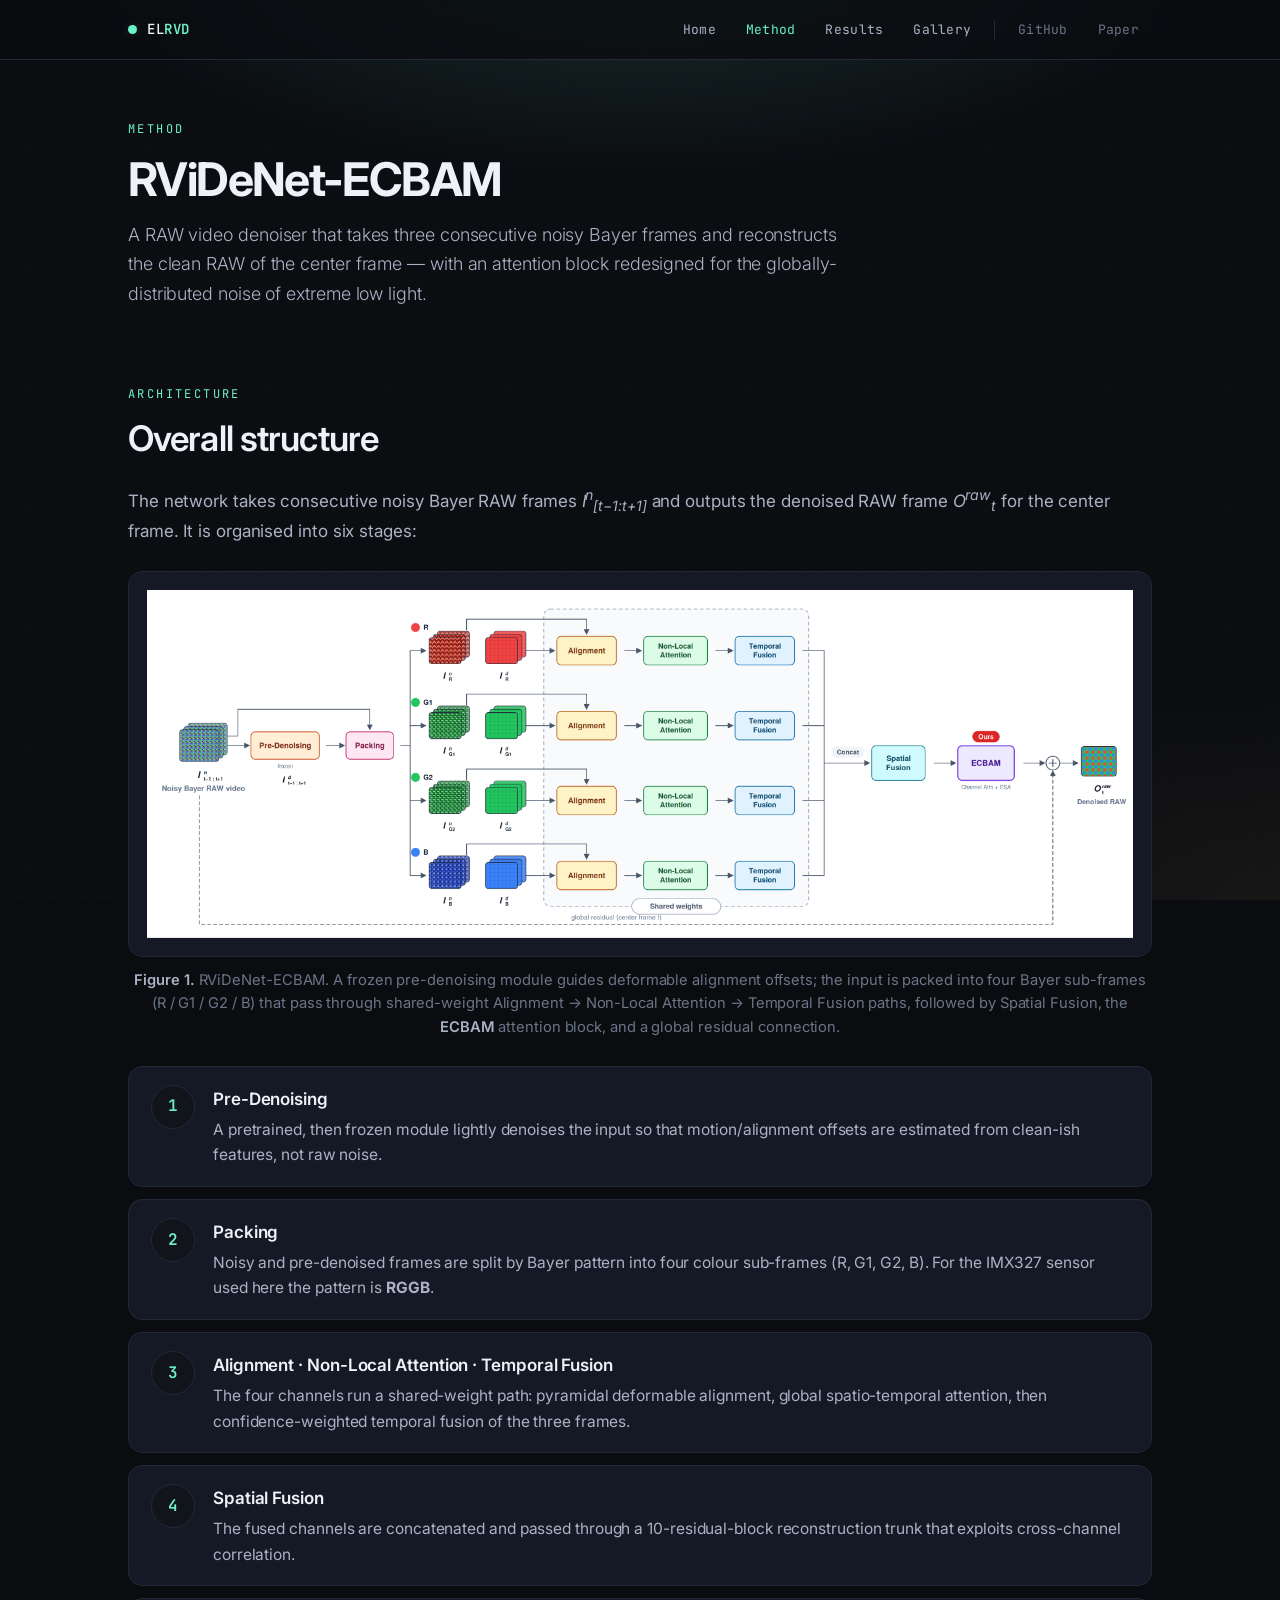
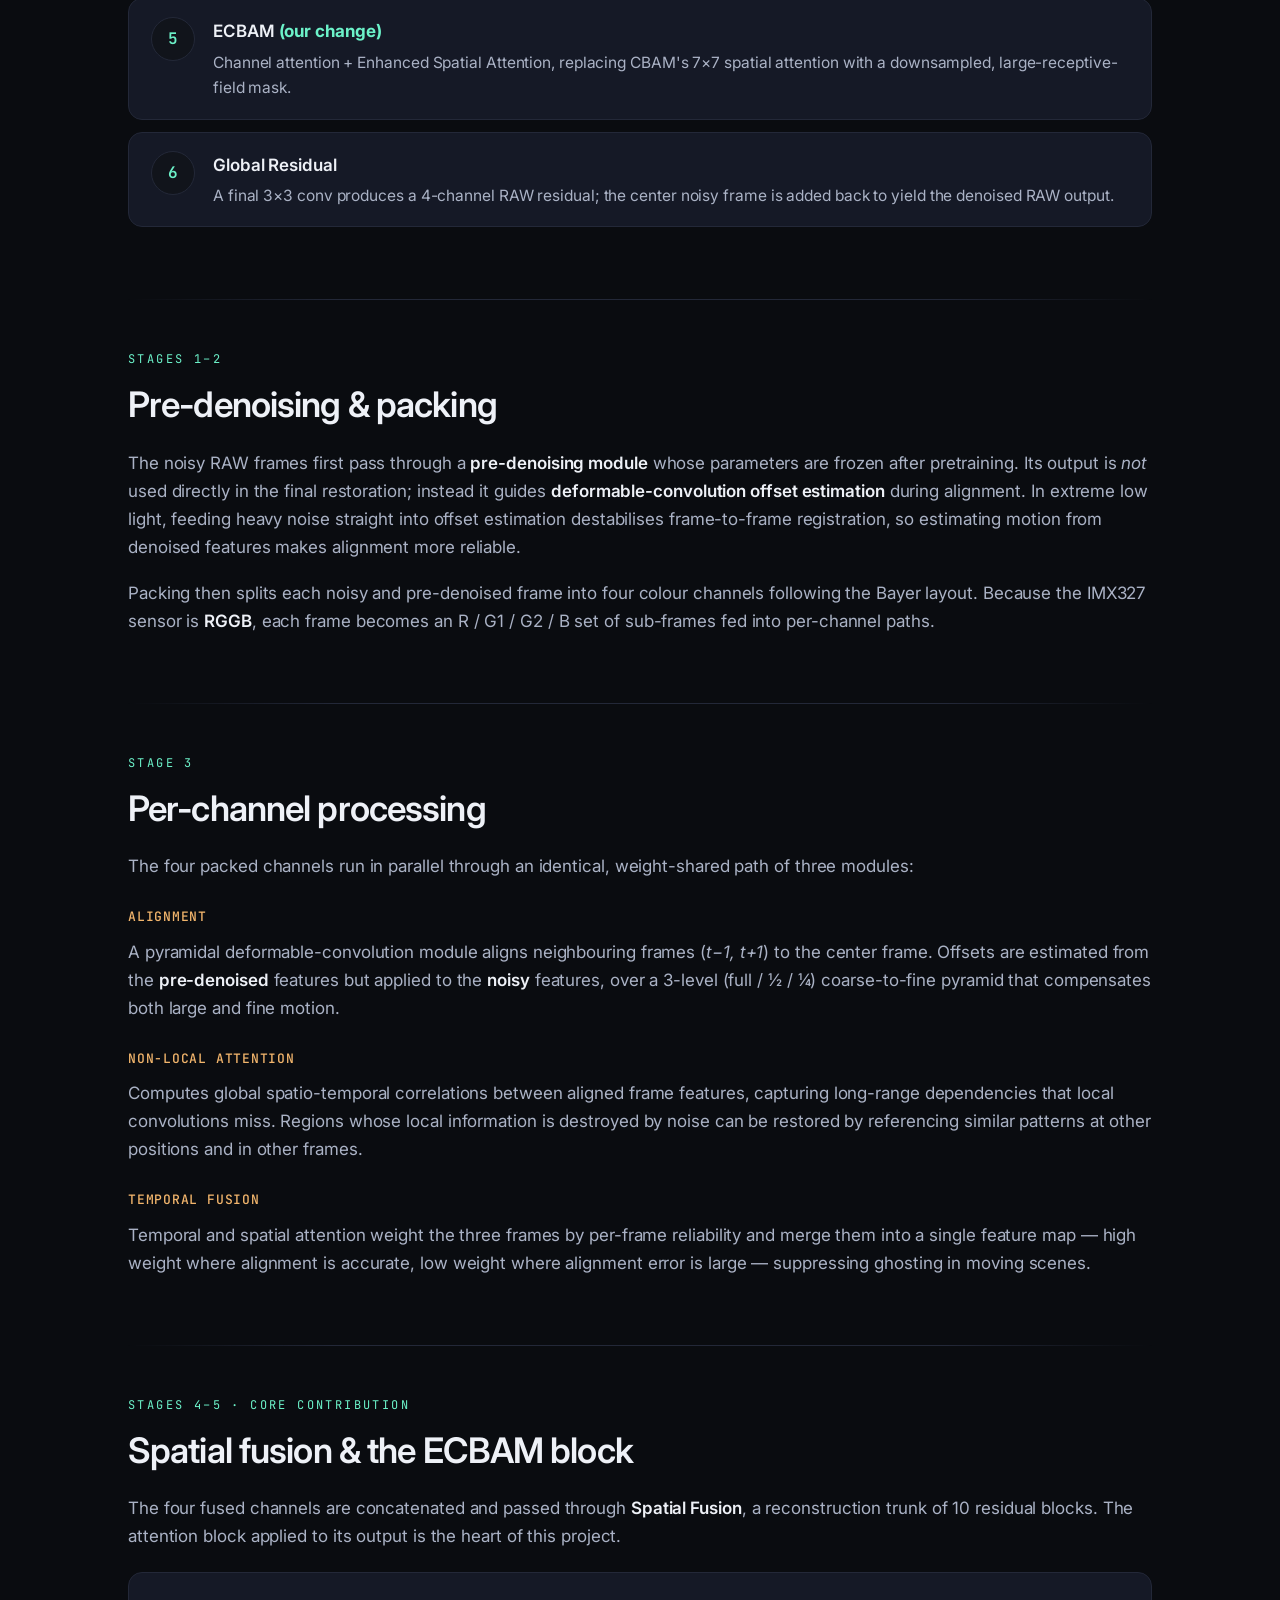
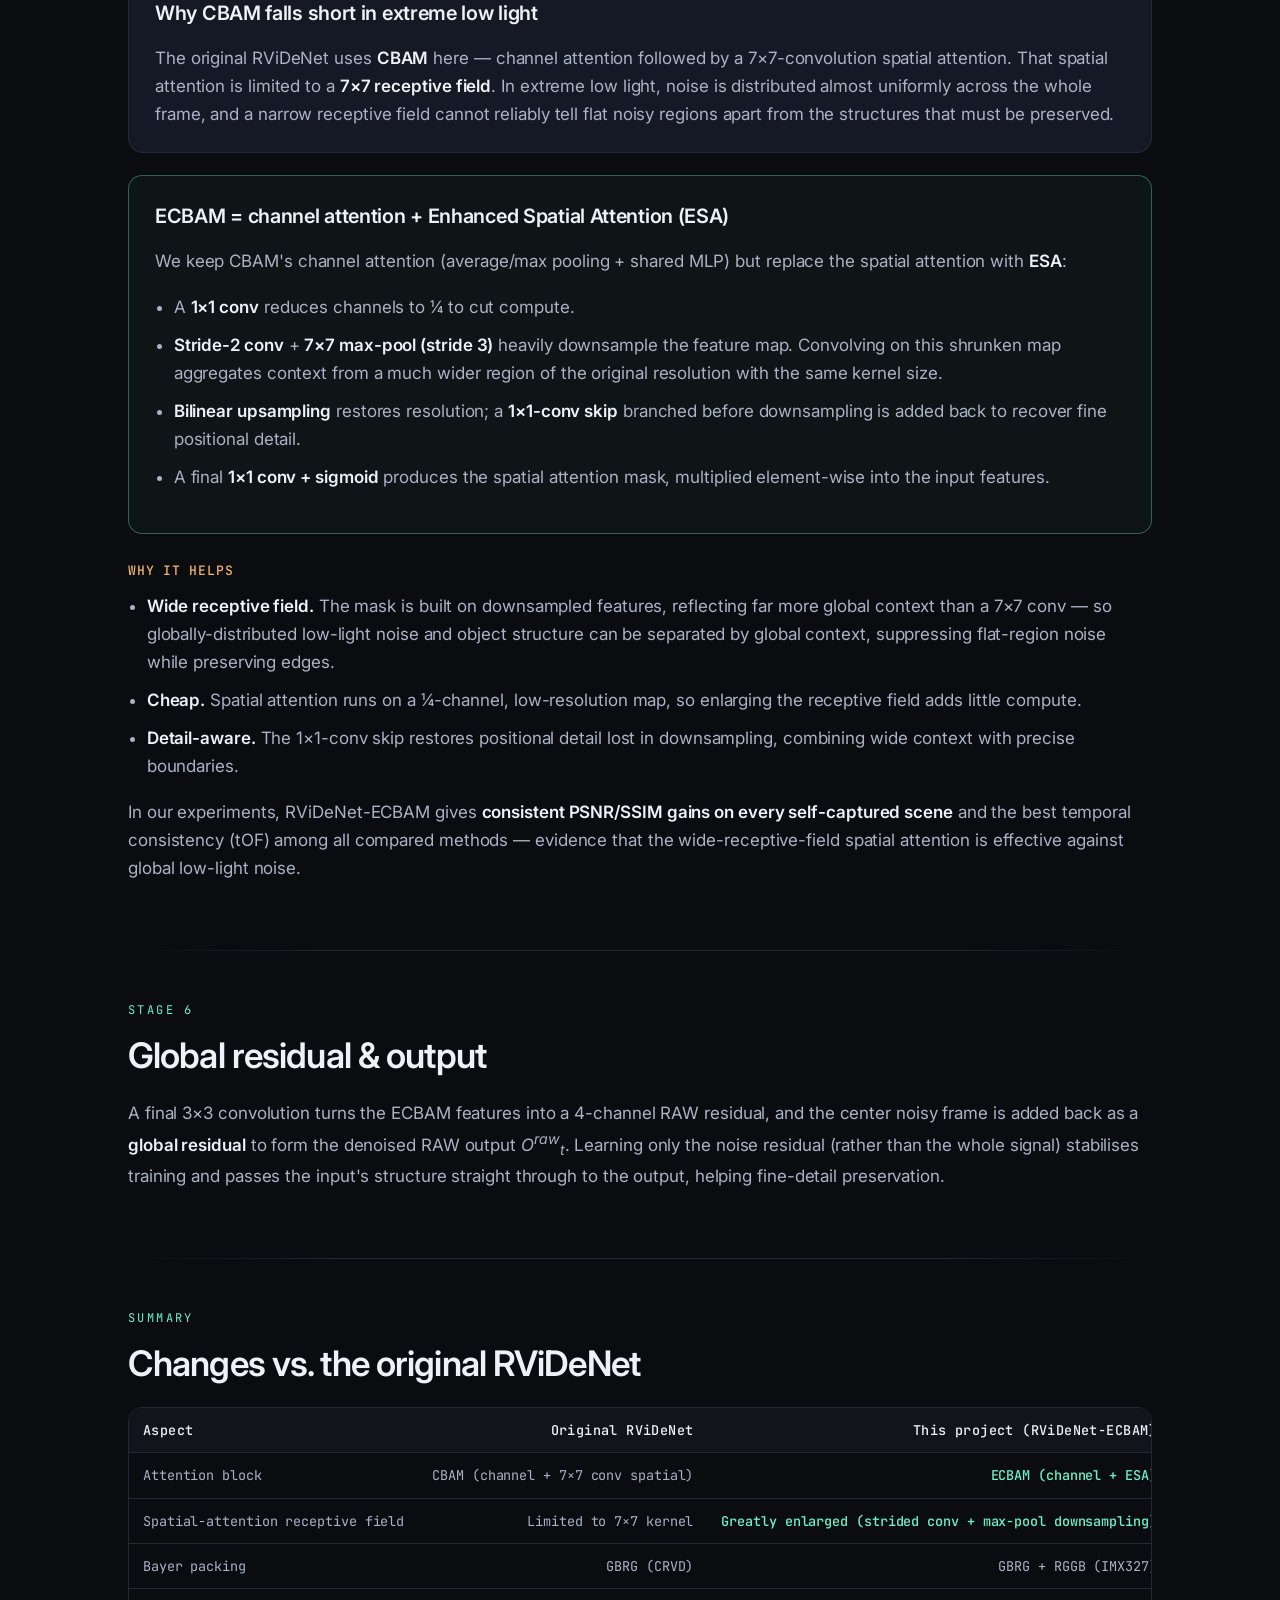
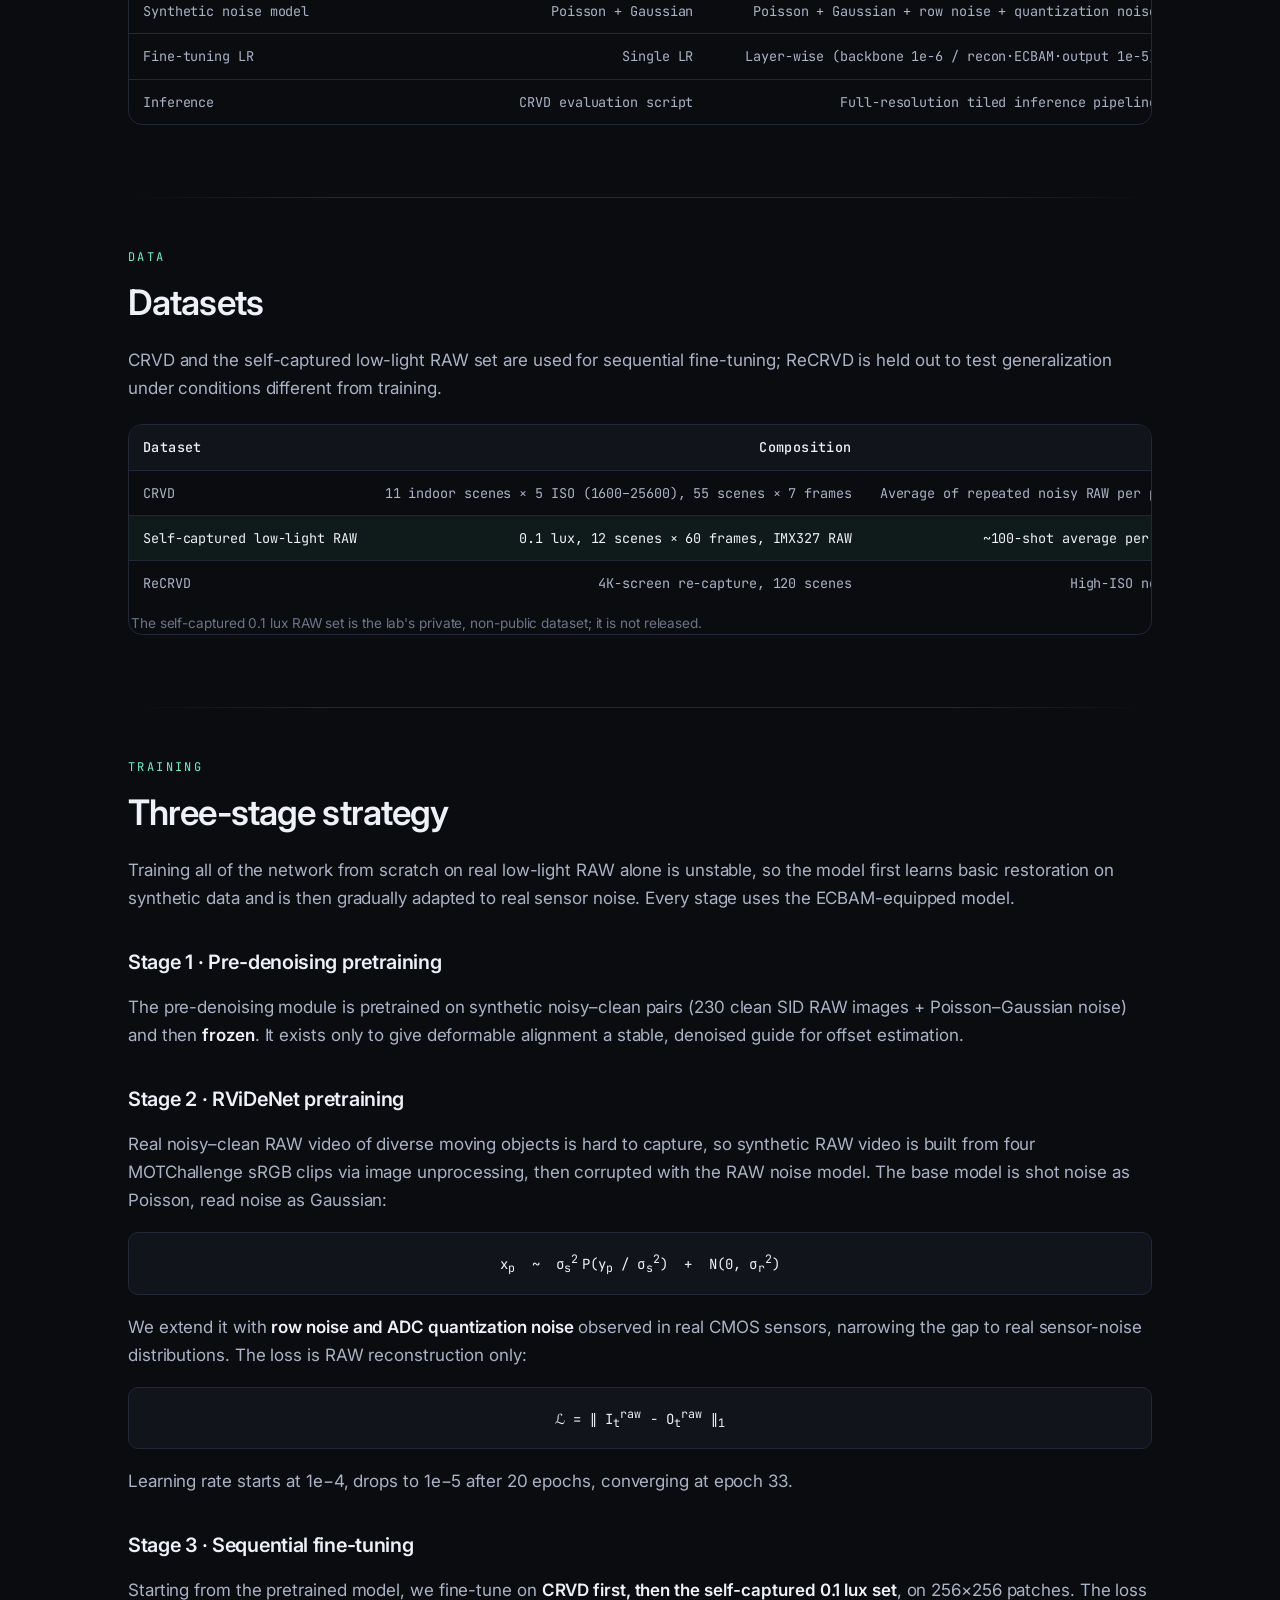
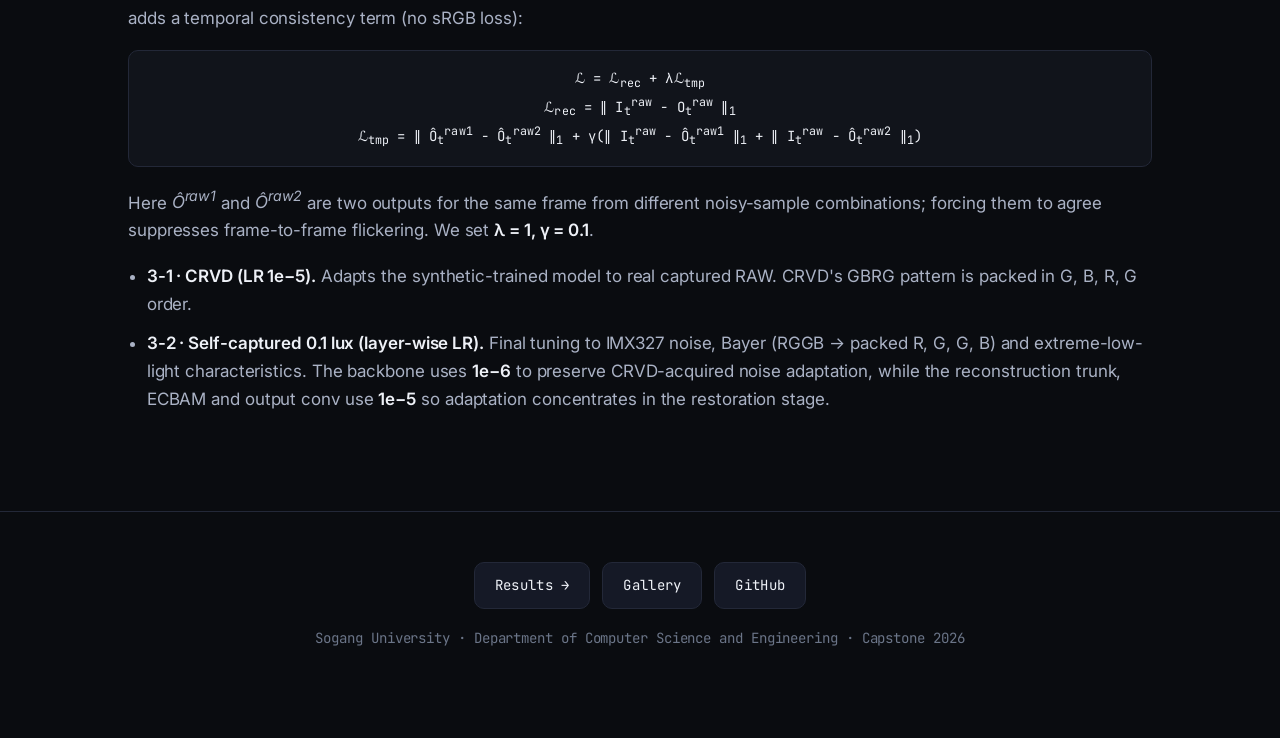
==== method.html @ e53b03c6 "Add ELRVD project page" ====
<!DOCTYPE html>
<html lang="en">
<head>
<meta charset="UTF-8">
<meta name="viewport" content="width=device-width, initial-scale=1.0">
<meta name="description" content="RViDeNet-ECBAM architecture and training: pre-denoising, per-channel alignment / non-local attention / temporal fusion, spatial fusion, and the ECBAM (ESA) attention block; 3-stage training and sequential fine-tuning.">
<title>Method · RViDeNet-ECBAM</title>

<link rel="preconnect" href="https://fonts.googleapis.com">
<link rel="preconnect" href="https://fonts.gstatic.com" crossorigin>
<link href="https://fonts.googleapis.com/css2?family=Inter:wght@400;500;600;700&family=JetBrains+Mono:wght@400;500&display=swap" rel="stylesheet">
<link rel="stylesheet" href="assets/css/style.css">
</head>
<body>

<nav class="nav">
  <div class="nav-inner">
    <a class="brand" href="index.html"><span class="dot"></span> <span>EL<b>RVD</b></span></a>
    <button class="nav-toggle" aria-label="Toggle navigation">
      <svg viewBox="0 0 24 24" fill="none" stroke="currentColor" stroke-width="2"><path d="M3 6h18M3 12h18M3 18h18"/></svg>
    </button>
    <div class="nav-links">
      <a href="index.html">Home</a>
      <a href="method.html" class="active">Method</a>
      <a href="results.html">Results</a>
      <a href="gallery.html">Gallery</a>
      <span class="nav-sep"></span>
      <a href="https://github.com/lsy0163/ELRVD" class="ext" target="_blank" rel="noopener">GitHub</a>
      <a href="KCC_26.pdf" class="ext" target="_blank" rel="noopener">Paper</a>
    </div>
  </div>
</nav>

<div class="wrap">

  <!-- PAGE HEAD -->
  <div class="page-head reveal">
    <div class="eyebrow">Method</div>
    <h1>RViDeNet-ECBAM</h1>
    <p class="lede">A RAW video denoiser that takes three consecutive noisy Bayer frames and reconstructs the clean RAW of the center frame &mdash; with an attention block redesigned for the globally-distributed noise of extreme low light.</p>
  </div>

  <!-- ARCHITECTURE -->
  <section class="reveal">
    <div class="section-label">Architecture</div>
    <h2>Overall structure</h2>
    <p>The network takes consecutive noisy Bayer RAW frames <em>I<sup>n</sup><sub>[t&minus;1:t+1]</sub></em> and outputs the denoised RAW frame <em>O<sup>raw</sup><sub>t</sub></em> for the center frame. It is organised into six stages:</p>

    <figure class="fig padded">
      <img src="assets/img/architecture_rvidenet_ecbam.png" alt="RViDeNet-ECBAM architecture diagram">
      <figcaption><b>Figure 1.</b> RViDeNet-ECBAM. A frozen pre-denoising module guides deformable alignment offsets; the input is packed into four Bayer sub-frames (R / G1 / G2 / B) that pass through shared-weight Alignment &rarr; Non-Local Attention &rarr; Temporal Fusion paths, followed by Spatial Fusion, the <b>ECBAM</b> attention block, and a global residual connection.</figcaption>
    </figure>

    <div class="steps">
      <div class="step"><div class="n">1</div><div><div class="t">Pre-Denoising</div><p>A pretrained, then frozen module lightly denoises the input so that motion/alignment offsets are estimated from clean-ish features, not raw noise.</p></div></div>
      <div class="step"><div class="n">2</div><div><div class="t">Packing</div><p>Noisy and pre-denoised frames are split by Bayer pattern into four colour sub-frames (R, G1, G2, B). For the IMX327 sensor used here the pattern is <b>RGGB</b>.</p></div></div>
      <div class="step"><div class="n">3</div><div><div class="t">Alignment &middot; Non-Local Attention &middot; Temporal Fusion</div><p>The four channels run a shared-weight path: pyramidal deformable alignment, global spatio-temporal attention, then confidence-weighted temporal fusion of the three frames.</p></div></div>
      <div class="step"><div class="n">4</div><div><div class="t">Spatial Fusion</div><p>The fused channels are concatenated and passed through a 10-residual-block reconstruction trunk that exploits cross-channel correlation.</p></div></div>
      <div class="step"><div class="n">5</div><div><div class="t">ECBAM <b>(our change)</b></div><p>Channel attention + Enhanced Spatial Attention, replacing CBAM's 7&times;7 spatial attention with a downsampled, large-receptive-field mask.</p></div></div>
      <div class="step"><div class="n">6</div><div><div class="t">Global Residual</div><p>A final 3&times;3 conv produces a 4-channel RAW residual; the center noisy frame is added back to yield the denoised RAW output.</p></div></div>
    </div>
  </section>

  <hr class="divider">

  <!-- PRE-DENOISING + PACKING -->
  <section class="reveal">
    <div class="section-label">Stages 1&ndash;2</div>
    <h2>Pre-denoising &amp; packing</h2>
    <p>The noisy RAW frames first pass through a <strong>pre-denoising module</strong> whose parameters are frozen after pretraining. Its output is <em>not</em> used directly in the final restoration; instead it guides <strong>deformable-convolution offset estimation</strong> during alignment. In extreme low light, feeding heavy noise straight into offset estimation destabilises frame-to-frame registration, so estimating motion from denoised features makes alignment more reliable.</p>
    <p>Packing then splits each noisy and pre-denoised frame into four colour channels following the Bayer layout. Because the IMX327 sensor is <strong>RGGB</strong>, each frame becomes an R / G1 / G2 / B set of sub-frames fed into per-channel paths.</p>
  </section>

  <hr class="divider">

  <!-- CHANNEL PROCESSING -->
  <section class="reveal">
    <div class="section-label">Stage 3</div>
    <h2>Per-channel processing</h2>
    <p>The four packed channels run in parallel through an identical, weight-shared path of three modules:</p>
    <h4>Alignment</h4>
    <p>A pyramidal deformable-convolution module aligns neighbouring frames (<em>t&minus;1, t+1</em>) to the center frame. Offsets are estimated from the <strong>pre-denoised</strong> features but applied to the <strong>noisy</strong> features, over a 3-level (full / &frac12; / &frac14;) coarse-to-fine pyramid that compensates both large and fine motion.</p>
    <h4>Non-Local Attention</h4>
    <p>Computes global spatio-temporal correlations between aligned frame features, capturing long-range dependencies that local convolutions miss. Regions whose local information is destroyed by noise can be restored by referencing similar patterns at other positions and in other frames.</p>
    <h4>Temporal Fusion</h4>
    <p>Temporal and spatial attention weight the three frames by per-frame reliability and merge them into a single feature map &mdash; high weight where alignment is accurate, low weight where alignment error is large &mdash; suppressing ghosting in moving scenes.</p>
  </section>

  <hr class="divider">

  <!-- ECBAM -->
  <section class="reveal">
    <div class="section-label">Stages 4&ndash;5 &middot; Core contribution</div>
    <h2>Spatial fusion &amp; the ECBAM block</h2>
    <p>The four fused channels are concatenated and passed through <strong>Spatial Fusion</strong>, a reconstruction trunk of 10 residual blocks. The attention block applied to its output is the heart of this project.</p>

    <div class="card">
      <h3>Why CBAM falls short in extreme low light</h3>
      <p>The original RViDeNet uses <strong>CBAM</strong> here &mdash; channel attention followed by a 7&times;7-convolution spatial attention. That spatial attention is limited to a <strong>7&times;7 receptive field</strong>. In extreme low light, noise is distributed almost uniformly across the whole frame, and a narrow receptive field cannot reliably tell flat noisy regions apart from the structures that must be preserved.</p>
    </div>

    <div class="card accent">
      <h3>ECBAM = channel attention + Enhanced Spatial Attention (ESA)</h3>
      <p>We keep CBAM's channel attention (average/max pooling + shared MLP) but replace the spatial attention with <strong>ESA</strong>:</p>
      <ul class="bullets">
        <li>A <strong>1&times;1 conv</strong> reduces channels to &frac14; to cut compute.</li>
        <li><strong>Stride-2 conv</strong> + <strong>7&times;7 max-pool (stride 3)</strong> heavily downsample the feature map. Convolving on this shrunken map aggregates context from a much wider region of the original resolution with the same kernel size.</li>
        <li><strong>Bilinear upsampling</strong> restores resolution; a <strong>1&times;1-conv skip</strong> branched before downsampling is added back to recover fine positional detail.</li>
        <li>A final <strong>1&times;1 conv + sigmoid</strong> produces the spatial attention mask, multiplied element-wise into the input features.</li>
      </ul>
    </div>

    <h4>Why it helps</h4>
    <ul class="bullets">
      <li><strong>Wide receptive field.</strong> The mask is built on downsampled features, reflecting far more global context than a 7&times;7 conv &mdash; so globally-distributed low-light noise and object structure can be separated by global context, suppressing flat-region noise while preserving edges.</li>
      <li><strong>Cheap.</strong> Spatial attention runs on a &frac14;-channel, low-resolution map, so enlarging the receptive field adds little compute.</li>
      <li><strong>Detail-aware.</strong> The 1&times;1-conv skip restores positional detail lost in downsampling, combining wide context with precise boundaries.</li>
    </ul>
    <p>In our experiments, RViDeNet-ECBAM gives <strong>consistent PSNR/SSIM gains on every self-captured scene</strong> and the best temporal consistency (tOF) among all compared methods &mdash; evidence that the wide-receptive-field spatial attention is effective against global low-light noise.</p>
  </section>

  <hr class="divider">

  <!-- GLOBAL RESIDUAL -->
  <section class="reveal">
    <div class="section-label">Stage 6</div>
    <h2>Global residual &amp; output</h2>
    <p>A final 3&times;3 convolution turns the ECBAM features into a 4-channel RAW residual, and the center noisy frame is added back as a <strong>global residual</strong> to form the denoised RAW output <em>O<sup>raw</sup><sub>t</sub></em>. Learning only the noise residual (rather than the whole signal) stabilises training and passes the input's structure straight through to the output, helping fine-detail preservation.</p>
  </section>

  <hr class="divider">

  <!-- CHANGES TABLE -->
  <section class="reveal">
    <div class="section-label">Summary</div>
    <h2>Changes vs. the original RViDeNet</h2>
    <div class="table-scroll">
      <table>
        <thead><tr><th>Aspect</th><th>Original RViDeNet</th><th>This project (RViDeNet-ECBAM)</th></tr></thead>
        <tbody>
          <tr><td>Attention block</td><td>CBAM (channel + 7&times;7 conv spatial)</td><td class="best">ECBAM (channel + ESA)</td></tr>
          <tr><td>Spatial-attention receptive field</td><td>Limited to 7&times;7 kernel</td><td class="best">Greatly enlarged (strided conv + max-pool downsampling)</td></tr>
          <tr><td>Bayer packing</td><td>GBRG (CRVD)</td><td>GBRG + RGGB (IMX327)</td></tr>
          <tr><td>Synthetic noise model</td><td>Poisson + Gaussian</td><td>Poisson + Gaussian + row noise + quantization noise</td></tr>
          <tr><td>Fine-tuning LR</td><td>Single LR</td><td>Layer-wise (backbone 1e&minus;6 / recon&middot;ECBAM&middot;output 1e&minus;5)</td></tr>
          <tr><td>Inference</td><td>CRVD evaluation script</td><td>Full-resolution tiled inference pipeline</td></tr>
        </tbody>
      </table>
    </div>
  </section>

  <hr class="divider">

  <!-- DATASETS -->
  <section class="reveal">
    <div class="section-label">Data</div>
    <h2>Datasets</h2>
    <p>CRVD and the self-captured low-light RAW set are used for sequential fine-tuning; ReCRVD is held out to test generalization under conditions different from training.</p>
    <div class="table-scroll">
      <table>
        <thead><tr><th>Dataset</th><th>Composition</th><th>GT generation</th><th>Role</th></tr></thead>
        <tbody>
          <tr><td>CRVD</td><td>11 indoor scenes &times; 5 ISO (1600&ndash;25600), 55 scenes &times; 7 frames</td><td>Average of repeated noisy RAW per position (ISO&nbsp;25600: 500-shot avg + BM3D)</td><td>Fine-tuning (stage&nbsp;3-1)</td></tr>
          <tr class="highlight"><td>Self-captured low-light RAW</td><td>0.1&nbsp;lux, 12 scenes &times; 60 frames, IMX327 RAW</td><td>~100-shot average per frame position, no extra post-processing</td><td>Fine-tuning + validation (stage&nbsp;3-2)</td></tr>
          <tr><td>ReCRVD</td><td>4K-screen re-capture, 120 scenes</td><td>High-ISO noisy &times;10 + ISO&nbsp;100 long-exposure clean &times;1</td><td>External generalization test</td></tr>
        </tbody>
      </table>
      <p class="table-note">The self-captured 0.1&nbsp;lux RAW set is the lab's private, non-public dataset; it is not released.</p>
    </div>
  </section>

  <hr class="divider">

  <!-- TRAINING -->
  <section class="reveal">
    <div class="section-label">Training</div>
    <h2>Three-stage strategy</h2>
    <p>Training all of the network from scratch on real low-light RAW alone is unstable, so the model first learns basic restoration on synthetic data and is then gradually adapted to real sensor noise. Every stage uses the ECBAM-equipped model.</p>

    <h3>Stage 1 &middot; Pre-denoising pretraining</h3>
    <p>The pre-denoising module is pretrained on synthetic noisy&ndash;clean pairs (230 clean SID RAW images + Poisson&ndash;Gaussian noise) and then <strong>frozen</strong>. It exists only to give deformable alignment a stable, denoised guide for offset estimation.</p>

    <h3>Stage 2 &middot; RViDeNet pretraining</h3>
    <p>Real noisy&ndash;clean RAW video of diverse moving objects is hard to capture, so synthetic RAW video is built from four MOTChallenge sRGB clips via image unprocessing, then corrupted with the RAW noise model. The base model is shot noise as Poisson, read noise as Gaussian:</p>
    <div class="formula">x<sub>p</sub> &nbsp;~&nbsp; &sigma;<sub>s</sub><sup>2</sup>&thinsp;P(y<sub>p</sub> / &sigma;<sub>s</sub><sup>2</sup>) &nbsp;+&nbsp; N(0, &sigma;<sub>r</sub><sup>2</sup>)</div>
    <p>We extend it with <strong>row noise and ADC quantization noise</strong> observed in real CMOS sensors, narrowing the gap to real sensor-noise distributions. The loss is RAW reconstruction only:</p>
    <div class="formula">&#8466; = &#8214; I<sub>t</sub><sup>raw</sup> &minus; O<sub>t</sub><sup>raw</sup> &#8214;<sub>1</sub></div>
    <p>Learning rate starts at 1e&minus;4, drops to 1e&minus;5 after 20 epochs, converging at epoch 33.</p>

    <h3>Stage 3 &middot; Sequential fine-tuning</h3>
    <p>Starting from the pretrained model, we fine-tune on <strong>CRVD first, then the self-captured 0.1&nbsp;lux set</strong>, on 256&times;256 patches. The loss adds a temporal consistency term (no sRGB loss):</p>
    <div class="formula">
      &#8466; = &#8466;<sub>rec</sub> + &lambda;&#8466;<sub>tmp</sub><br>
      &#8466;<sub>rec</sub> = &#8214; I<sub>t</sub><sup>raw</sup> &minus; O<sub>t</sub><sup>raw</sup> &#8214;<sub>1</sub><br>
      &#8466;<sub>tmp</sub> = &#8214; &Ocirc;<sub>t</sub><sup>raw1</sup> &minus; &Ocirc;<sub>t</sub><sup>raw2</sup> &#8214;<sub>1</sub> + &gamma;(&#8214; I<sub>t</sub><sup>raw</sup> &minus; &Ocirc;<sub>t</sub><sup>raw1</sup> &#8214;<sub>1</sub> + &#8214; I<sub>t</sub><sup>raw</sup> &minus; &Ocirc;<sub>t</sub><sup>raw2</sup> &#8214;<sub>1</sub>)
    </div>
    <p>Here <em>&Ocirc;<sup>raw1</sup></em> and <em>&Ocirc;<sup>raw2</sup></em> are two outputs for the same frame from different noisy-sample combinations; forcing them to agree suppresses frame-to-frame flickering. We set <strong>&lambda;&nbsp;=&nbsp;1, &gamma;&nbsp;=&nbsp;0.1</strong>.</p>
    <ul class="bullets">
      <li><strong>3-1 &middot; CRVD (LR 1e&minus;5).</strong> Adapts the synthetic-trained model to real captured RAW. CRVD's GBRG pattern is packed in G, B, R, G order.</li>
      <li><strong>3-2 &middot; Self-captured 0.1&nbsp;lux (layer-wise LR).</strong> Final tuning to IMX327 noise, Bayer (RGGB &rarr; packed R, G, G, B) and extreme-low-light characteristics. The backbone uses <strong>1e&minus;6</strong> to preserve CRVD-acquired noise adaptation, while the reconstruction trunk, ECBAM and output conv use <strong>1e&minus;5</strong> so adaptation concentrates in the restoration stage.</li>
    </ul>
  </section>

</div>

<footer>
  <div class="wrap">
    <div class="links">
      <a class="btn" href="results.html">Results &rarr;</a>
      <a class="btn" href="gallery.html">Gallery</a>
      <a class="btn" href="https://github.com/lsy0163/ELRVD" target="_blank" rel="noopener">GitHub</a>
    </div>
    <p>Sogang University &middot; Department of Computer Science and Engineering &middot; Capstone 2026</p>
  </div>
</footer>

<script src="assets/js/main.js"></script>
</body>
</html>
---- assets/css/style.css ----
/* =========================================================================
   ELRVD — Extreme Low-Light RAW Video Denoising
   Shared stylesheet. Dark editorial / academic theme.
   ========================================================================= */

:root {
  --bg:            #0a0c10;
  --bg-elev:       #11141b;
  --bg-card:       #151926;
  --ink:           #eef1f7;
  --ink-soft:      #aab2c5;
  --ink-mute:      #6b7588;
  --line:          #232838;
  --accent:        #6cf2c9;   /* signal-restored teal */
  --accent-2:      #f2b56c;   /* warm low-light amber  */
  --accent-glow:   rgba(108, 242, 201, 0.16);
  --maxw:          1080px;
  --radius:        14px;
  --nav-h:         60px;
  --font-sans:     'Inter', -apple-system, BlinkMacSystemFont, 'Segoe UI', Roboto, Helvetica, Arial, sans-serif;
  --font-mono:     'JetBrains Mono', ui-monospace, SFMono-Regular, Menlo, Consolas, monospace;
}

* { box-sizing: border-box; margin: 0; padding: 0; }

html { scroll-behavior: smooth; scroll-padding-top: calc(var(--nav-h) + 16px); }

body {
  background: var(--bg);
  color: var(--ink);
  font-family: var(--font-sans);
  font-size: 17px;
  line-height: 1.65;
  letter-spacing: -0.005em;
  -webkit-font-smoothing: antialiased;
  overflow-x: hidden;
}

/* atmospheric background: subtle grain + radial glow */
body::before {
  content: "";
  position: fixed;
  inset: 0;
  background:
    radial-gradient(ellipse 80% 50% at 50% -10%, var(--accent-glow), transparent 60%),
    radial-gradient(ellipse 60% 40% at 100% 100%, rgba(242, 181, 108, 0.06), transparent 60%);
  pointer-events: none;
  z-index: 0;
}
body::after {
  content: "";
  position: fixed;
  inset: 0;
  opacity: 0.025;
  pointer-events: none;
  z-index: 1;
  background-image: url("data:image/svg+xml,%3Csvg xmlns='http://www.w3.org/2000/svg' width='120' height='120'%3E%3Cfilter id='n'%3E%3CfeTurbulence type='fractalNoise' baseFrequency='0.9' numOctaves='4'/%3E%3C/filter%3E%3Crect width='100%25' height='100%25' filter='url(%23n)'/%3E%3C/svg%3E");
}

.wrap { position: relative; z-index: 2; max-width: var(--maxw); margin: 0 auto; padding: 0 28px; }

a { color: var(--accent); }

/* =========================================================================
   NAV
   ========================================================================= */
.nav {
  position: sticky; top: 0; z-index: 50;
  height: var(--nav-h);
  background: rgba(10, 12, 16, 0.72);
  backdrop-filter: blur(12px);
  border-bottom: 1px solid var(--line);
}
.nav-inner {
  max-width: var(--maxw); margin: 0 auto; height: 100%;
  padding: 0 28px;
  display: flex; align-items: center; justify-content: space-between;
}
.brand {
  display: flex; align-items: center; gap: 10px;
  font-family: var(--font-mono);
  font-size: 14px; letter-spacing: 0.04em;
  color: var(--ink); text-decoration: none; font-weight: 500;
}
.brand .dot {
  width: 9px; height: 9px; border-radius: 50%;
  background: var(--accent); box-shadow: 0 0 10px var(--accent-glow);
  flex: none;
}
.brand b { color: var(--accent); font-weight: 600; }

.nav-links { display: flex; align-items: center; gap: 4px; }
.nav-links a {
  font-family: var(--font-mono);
  font-size: 13px; letter-spacing: 0.02em;
  color: var(--ink-soft); text-decoration: none;
  padding: 8px 13px; border-radius: 8px;
  transition: color .18s, background .18s;
}
.nav-links a:hover { color: var(--ink); background: var(--bg-card); }
.nav-links a.active { color: var(--accent); }
.nav-links a.ext { color: var(--ink-mute); }
.nav-links a.ext:hover { color: var(--accent); }
.nav-sep { width: 1px; height: 20px; background: var(--line); margin: 0 6px; }

.nav-toggle {
  display: none;
  background: none; border: 1px solid var(--line); border-radius: 8px;
  color: var(--ink); padding: 7px 10px; cursor: pointer;
}
.nav-toggle svg { width: 18px; height: 18px; display: block; }

/* =========================================================================
   HERO
   ========================================================================= */
header.hero { padding: 76px 0 48px; text-align: center; }

.venue-tag {
  display: inline-block;
  font-family: var(--font-mono);
  font-size: 12px; letter-spacing: 0.22em; text-transform: uppercase;
  color: var(--accent);
  border: 1px solid var(--line); border-radius: 999px;
  padding: 6px 16px; margin-bottom: 26px; background: var(--bg-elev);
}

h1.title {
  font-family: var(--font-sans); font-weight: 700;
  font-size: clamp(2.1rem, 5.2vw, 3.6rem);
  line-height: 1.06; letter-spacing: -0.035em; margin-bottom: 12px;
}
h1.title .accent { color: var(--accent); }

.subtitle {
  font-size: clamp(1rem, 2vw, 1.22rem);
  color: var(--ink-soft); max-width: 680px; margin: 0 auto 30px; font-weight: 300;
}

.affil { font-size: 0.95rem; color: var(--ink-mute); margin-bottom: 28px; }
.affil sup { color: var(--accent); font-size: 0.7em; }

.links { display: flex; gap: 12px; justify-content: center; flex-wrap: wrap; }
.btn {
  display: inline-flex; align-items: center; gap: 8px;
  font-family: var(--font-mono); font-size: 14px; letter-spacing: 0.02em;
  color: var(--ink); background: var(--bg-card);
  border: 1px solid var(--line); border-radius: 10px;
  padding: 11px 20px; text-decoration: none;
  transition: transform .18s ease, border-color .18s, background .18s;
}
.btn:hover { transform: translateY(-2px); border-color: var(--accent); background: var(--bg-elev); }
.btn svg { width: 17px; height: 17px; }
.btn.primary { background: var(--accent); color: #06231c; border-color: var(--accent); font-weight: 600; }
.btn.primary:hover { background: #8af7d6; }

/* =========================================================================
   PAGE HEADER (interior pages)
   ========================================================================= */
.page-head { padding: 60px 0 8px; }
.page-head .eyebrow {
  font-family: var(--font-mono); font-size: 12px;
  letter-spacing: 0.2em; text-transform: uppercase; color: var(--accent); margin-bottom: 14px;
}
.page-head h1 {
  font-family: var(--font-sans); font-weight: 700;
  font-size: clamp(2rem, 4.4vw, 2.9rem); line-height: 1.08; letter-spacing: -0.035em; margin-bottom: 16px;
}
.page-head .lede { font-size: 1.12rem; color: var(--ink-soft); max-width: 720px; font-weight: 300; }

/* =========================================================================
   SECTIONS
   ========================================================================= */
section { padding: 50px 0; position: relative; }
.section-label {
  font-family: var(--font-mono); font-size: 12px;
  letter-spacing: 0.2em; text-transform: uppercase; color: var(--accent); margin-bottom: 14px;
}
h2 {
  font-family: var(--font-sans); font-weight: 600;
  font-size: clamp(1.55rem, 3.2vw, 2.2rem);
  letter-spacing: -0.025em; margin-bottom: 24px; line-height: 1.15;
}
h3 {
  font-family: var(--font-sans); font-weight: 600; font-size: 1.24rem;
  letter-spacing: -0.015em; margin: 34px 0 14px; color: var(--ink);
}
h4 {
  font-family: var(--font-mono); font-size: 13px; font-weight: 500;
  letter-spacing: 0.06em; text-transform: uppercase; color: var(--accent-2);
  margin: 26px 0 10px;
}
p { color: var(--ink-soft); margin-bottom: 18px; }
p strong, li strong { color: var(--ink); font-weight: 600; }
ul.bullets, ol.bullets { color: var(--ink-soft); margin: 0 0 18px 1.1em; }
ul.bullets li, ol.bullets li { margin-bottom: 10px; }
.divider { height: 1px; background: linear-gradient(90deg, transparent, var(--line) 20%, var(--line) 80%, transparent); border: 0; margin: 0; }

.lead { font-size: 1.1rem; color: var(--ink); }

/* =========================================================================
   BEFORE / AFTER VIDEO SLIDER
   ========================================================================= */
.ba-slider {
  position: relative; width: 100%; aspect-ratio: 16 / 9;
  border-radius: var(--radius); overflow: hidden;
  border: 1px solid var(--line); background: #000;
  cursor: ew-resize; user-select: none; -webkit-user-select: none; touch-action: none;
}
.ba-slider video { position: absolute; inset: 0; width: 100%; height: 100%; object-fit: cover; display: block; }
.ba-after { clip-path: inset(0 0 0 var(--pos, 50%)); }
.ba-divider {
  position: absolute; top: 0; bottom: 0; left: var(--pos, 50%);
  width: 2px; margin-left: -1px; background: var(--accent);
  box-shadow: 0 0 12px var(--accent-glow); pointer-events: none;
}
.ba-handle {
  position: absolute; top: 50%; left: var(--pos, 50%);
  transform: translate(-50%, -50%);
  width: 44px; height: 44px; border-radius: 50%;
  background: var(--accent); color: #06231c;
  display: flex; align-items: center; justify-content: center;
  box-shadow: 0 2px 14px rgba(0, 0, 0, 0.5); pointer-events: none;
  font-family: var(--font-mono); font-size: 15px; font-weight: 600;
}
.ba-label {
  position: absolute; top: 14px;
  font-family: var(--font-mono);
  font-size: 11px; letter-spacing: 0.12em; text-transform: uppercase;
  padding: 5px 12px; border-radius: 999px;
  background: rgba(0, 0, 0, 0.55); backdrop-filter: blur(4px);
  color: #fff; pointer-events: none;
}
.ba-label.left { left: 14px; }
.ba-label.right { right: 14px; color: var(--accent); }
.ba-hint {
  text-align: center; font-family: var(--font-mono);
  font-size: 12px; color: var(--ink-mute); margin-top: 12px;
}

/* =========================================================================
   FIGURES
   ========================================================================= */
figure.fig { margin: 26px 0; }
figure.fig img {
  width: 100%; border-radius: var(--radius); border: 1px solid var(--line);
  display: block; background: var(--bg-card);
}
figure.fig.padded img { padding: 18px; }
figcaption {
  font-size: 0.92rem; color: var(--ink-mute);
  margin-top: 12px; line-height: 1.6; text-align: center;
}
figcaption b { color: var(--ink-soft); font-weight: 600; }

/* =========================================================================
   TABLES
   ========================================================================= */
.table-scroll { overflow-x: auto; margin: 22px 0; border: 1px solid var(--line); border-radius: var(--radius); }
table { width: 100%; border-collapse: collapse; font-family: var(--font-mono); font-size: 13.5px; }
th, td { padding: 11px 14px; text-align: right; white-space: nowrap; border-bottom: 1px solid var(--line); }
th:first-child, td:first-child { text-align: left; }
thead th { color: var(--ink); background: var(--bg-elev); font-weight: 500; letter-spacing: 0.03em; position: sticky; top: 0; }
tbody td { color: var(--ink-soft); }
tbody tr:last-child td { border-bottom: 0; }
tr.highlight td { background: rgba(108, 242, 201, 0.06); color: var(--ink); }
td.best { color: var(--accent); font-weight: 500; }
td.up { color: var(--accent); }
td.down { color: var(--accent-2); }
.table-note { font-size: 0.85rem; color: var(--ink-mute); margin: 8px 2px 0; line-height: 1.5; }

/* =========================================================================
   KEY STAT CALLOUTS
   ========================================================================= */
.stats { display: grid; grid-template-columns: repeat(3, 1fr); gap: 16px; margin: 26px 0; }
.stat {
  background: var(--bg-card); border: 1px solid var(--line);
  border-radius: var(--radius); padding: 24px 22px; text-align: center;
}
.stat .num { font-family: var(--font-sans); font-size: 1.9rem; font-weight: 700; letter-spacing: -0.02em; color: var(--accent); line-height: 1; }
.stat .num small { font-size: 1rem; color: var(--ink-mute); }
.stat .lbl { font-family: var(--font-mono); font-size: 11px; letter-spacing: 0.08em; text-transform: uppercase; color: var(--ink-mute); margin-top: 10px; }

/* =========================================================================
   CARDS / CALLOUTS
   ========================================================================= */
.card {
  background: var(--bg-card); border: 1px solid var(--line);
  border-radius: var(--radius); padding: 24px 26px; margin: 22px 0;
}
.card.accent { border-color: rgba(108, 242, 201, 0.35); background: rgba(108, 242, 201, 0.04); }
.card h3 { margin-top: 0; }
.card p:last-child { margin-bottom: 0; }

.callout {
  border-left: 3px solid var(--accent); padding: 4px 0 4px 20px; margin: 22px 0;
  color: var(--ink-soft);
}
.callout.warn { border-left-color: var(--accent-2); }

.formula {
  font-family: var(--font-mono); font-size: 14px;
  background: var(--bg-elev); border: 1px solid var(--line); border-radius: 10px;
  padding: 16px 20px; margin: 18px 0; color: var(--ink); overflow-x: auto;
  text-align: center; letter-spacing: 0.01em;
}

/* nav cards (home -> sections) */
.nav-cards { display: grid; grid-template-columns: repeat(3, 1fr); gap: 16px; margin-top: 12px; }
.nav-card {
  display: block; text-decoration: none; color: inherit;
  background: var(--bg-card); border: 1px solid var(--line);
  border-radius: var(--radius); padding: 24px; transition: transform .18s, border-color .18s;
}
.nav-card:hover { transform: translateY(-3px); border-color: var(--accent); }
.nav-card .k { font-family: var(--font-mono); font-size: 11px; letter-spacing: 0.14em; text-transform: uppercase; color: var(--accent); }
.nav-card h3 { font-family: var(--font-sans); font-size: 1.25rem; margin: 10px 0 8px; color: var(--ink); }
.nav-card p { font-size: 0.95rem; margin: 0; }
.nav-card .go { font-family: var(--font-mono); font-size: 13px; color: var(--accent); margin-top: 14px; display: inline-block; }

/* badges */
.badges { display: flex; flex-wrap: wrap; gap: 10px; margin-top: 8px; }
.badge {
  font-family: var(--font-mono); font-size: 13px;
  background: var(--bg-card); border: 1px solid var(--line); border-radius: 8px;
  padding: 8px 14px; color: var(--ink-soft);
}
.badge b { color: var(--accent); font-weight: 500; }

/* pipeline steps */
.steps { display: grid; gap: 12px; margin: 22px 0; counter-reset: step; }
.step {
  display: grid; grid-template-columns: 44px 1fr; gap: 18px; align-items: start;
  background: var(--bg-card); border: 1px solid var(--line); border-radius: var(--radius); padding: 18px 22px;
}
.step .n {
  width: 44px; height: 44px; border-radius: 50%;
  display: flex; align-items: center; justify-content: center;
  font-family: var(--font-mono); font-weight: 600; font-size: 16px;
  background: var(--bg-elev); border: 1px solid var(--line); color: var(--accent);
}
.step .t { color: var(--ink); font-weight: 600; }
.step .t b { color: var(--accent); }
.step p { margin: 4px 0 0; font-size: 0.97rem; }

/* =========================================================================
   GALLERY
   ========================================================================= */
.gallery { display: grid; grid-template-columns: repeat(2, 1fr); gap: 26px; margin-top: 12px; }
.gitem { }
.gitem .gtitle {
  display: flex; align-items: baseline; justify-content: space-between; gap: 12px;
  margin-bottom: 10px;
}
.gitem .gtitle .name { font-family: var(--font-sans); font-size: 1.1rem; font-weight: 600; letter-spacing: -0.01em; color: var(--ink); }
.gitem .gtitle .meta { font-family: var(--font-mono); font-size: 11px; color: var(--ink-mute); }

/* =========================================================================
   FOOTER
   ========================================================================= */
footer { padding: 50px 0 70px; text-align: center; border-top: 1px solid var(--line); margin-top: 30px; }
footer .links { margin-bottom: 18px; }
footer p { font-size: 0.88rem; color: var(--ink-mute); font-family: var(--font-mono); }
footer .small { font-size: 0.8rem; margin-top: 8px; }

/* =========================================================================
   REVEAL ANIMATION
   ========================================================================= */
.reveal { opacity: 0; transform: translateY(24px); transition: opacity .7s ease, transform .7s ease; }
.reveal.in { opacity: 1; transform: none; }
@media (prefers-reduced-motion: reduce) {
  .reveal { opacity: 1; transform: none; transition: none; }
  html { scroll-behavior: auto; }
}

/* =========================================================================
   RESPONSIVE
   ========================================================================= */
@media (max-width: 820px) {
  body { font-size: 16px; }
  .nav-links {
    position: absolute; top: var(--nav-h); left: 0; right: 0;
    flex-direction: column; align-items: stretch; gap: 0;
    background: var(--bg-elev); border-bottom: 1px solid var(--line);
    padding: 8px; display: none;
  }
  .nav-links.open { display: flex; }
  .nav-links a { padding: 12px 14px; border-radius: 8px; }
  .nav-sep { display: none; }
  .nav-toggle { display: inline-flex; }
  .stats { grid-template-columns: 1fr; }
  .nav-cards { grid-template-columns: 1fr; }
  .gallery { grid-template-columns: 1fr; }
  .step { grid-template-columns: 1fr; }
  .step .n { display: none; }
  header.hero { padding: 52px 0 36px; }
}
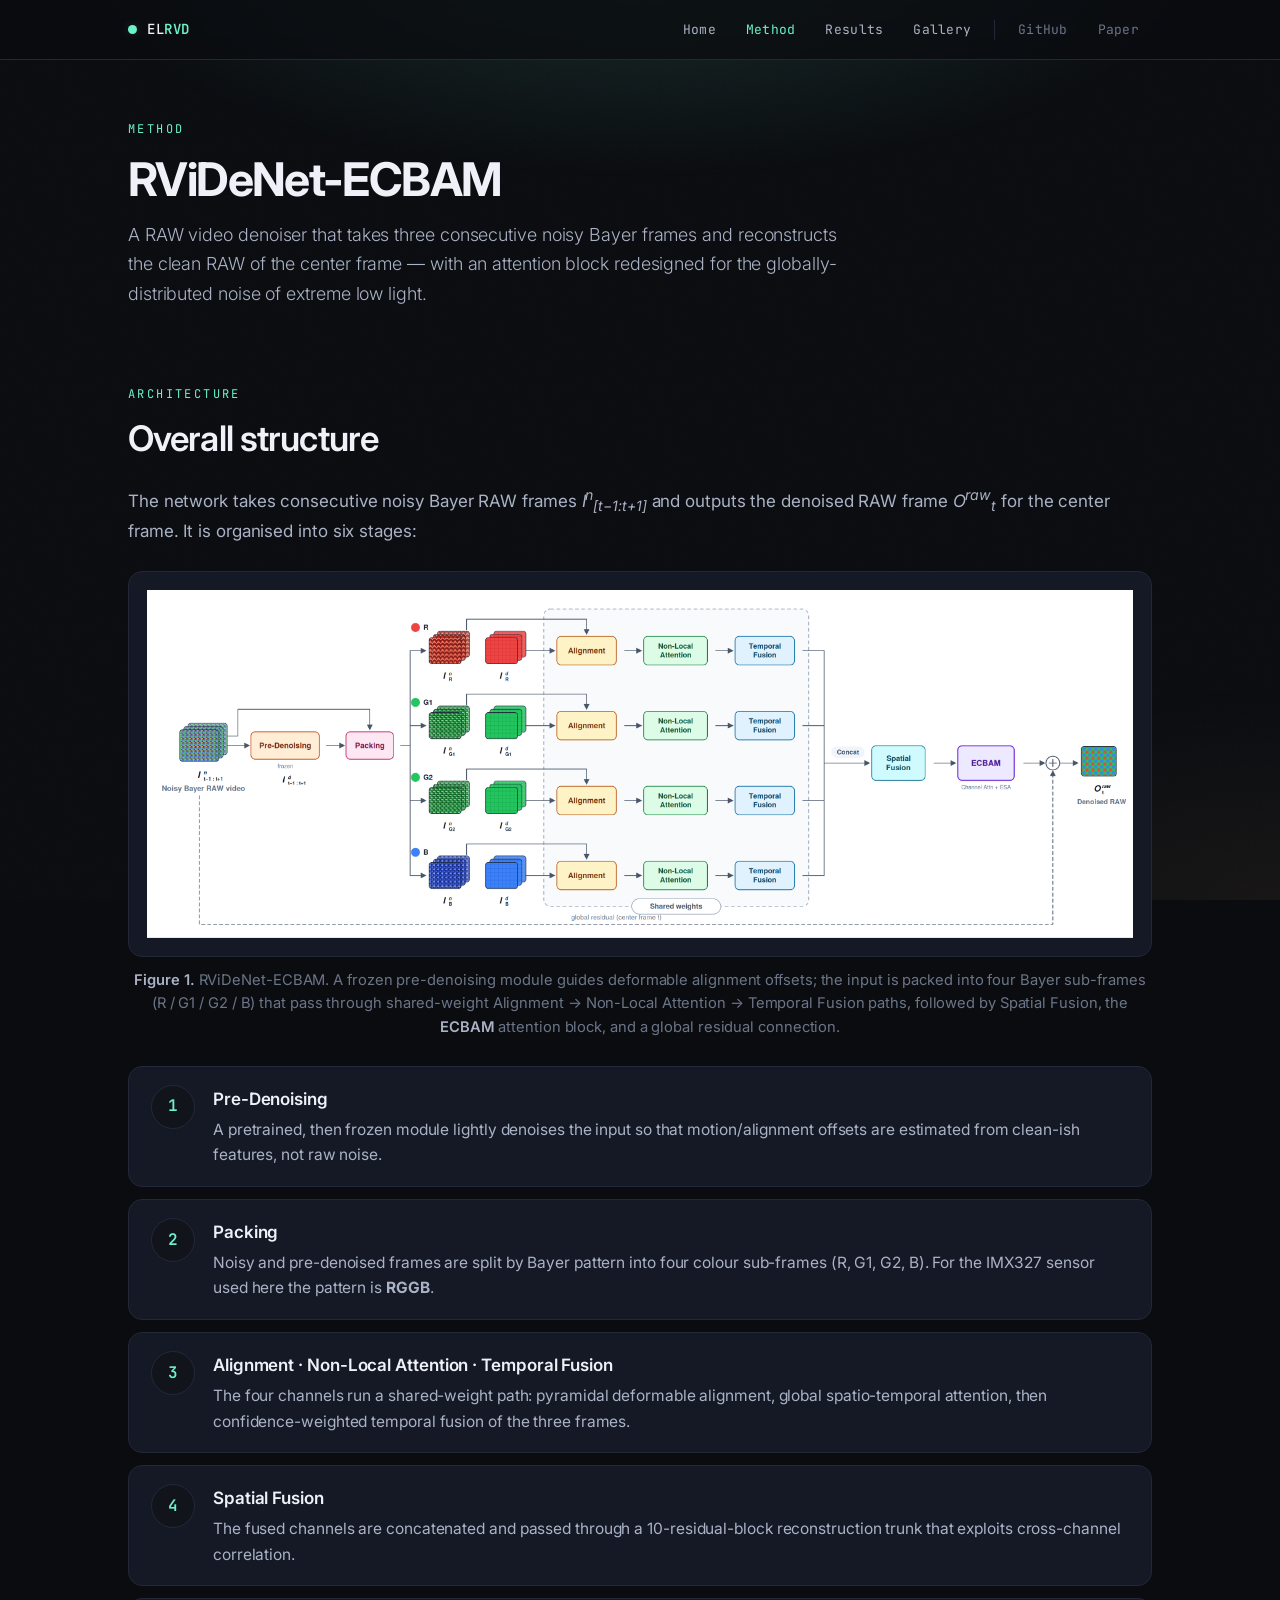
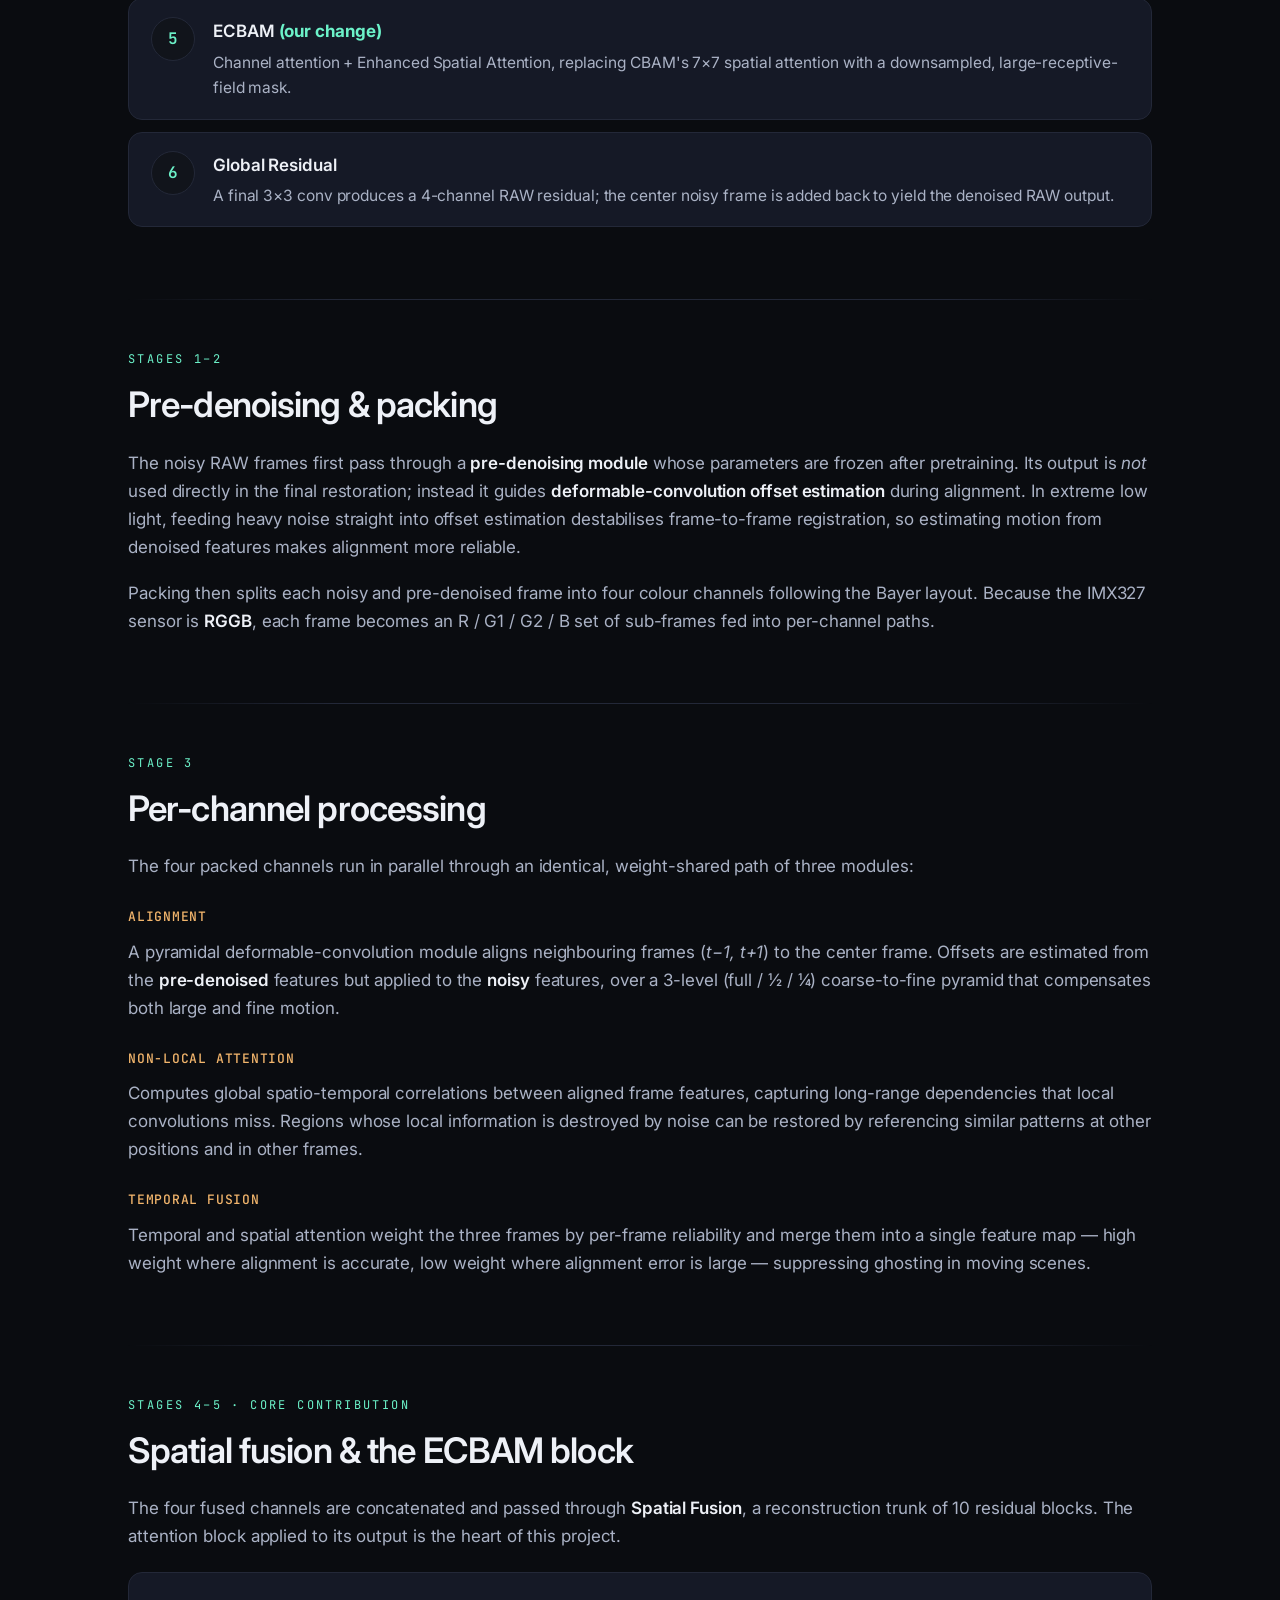
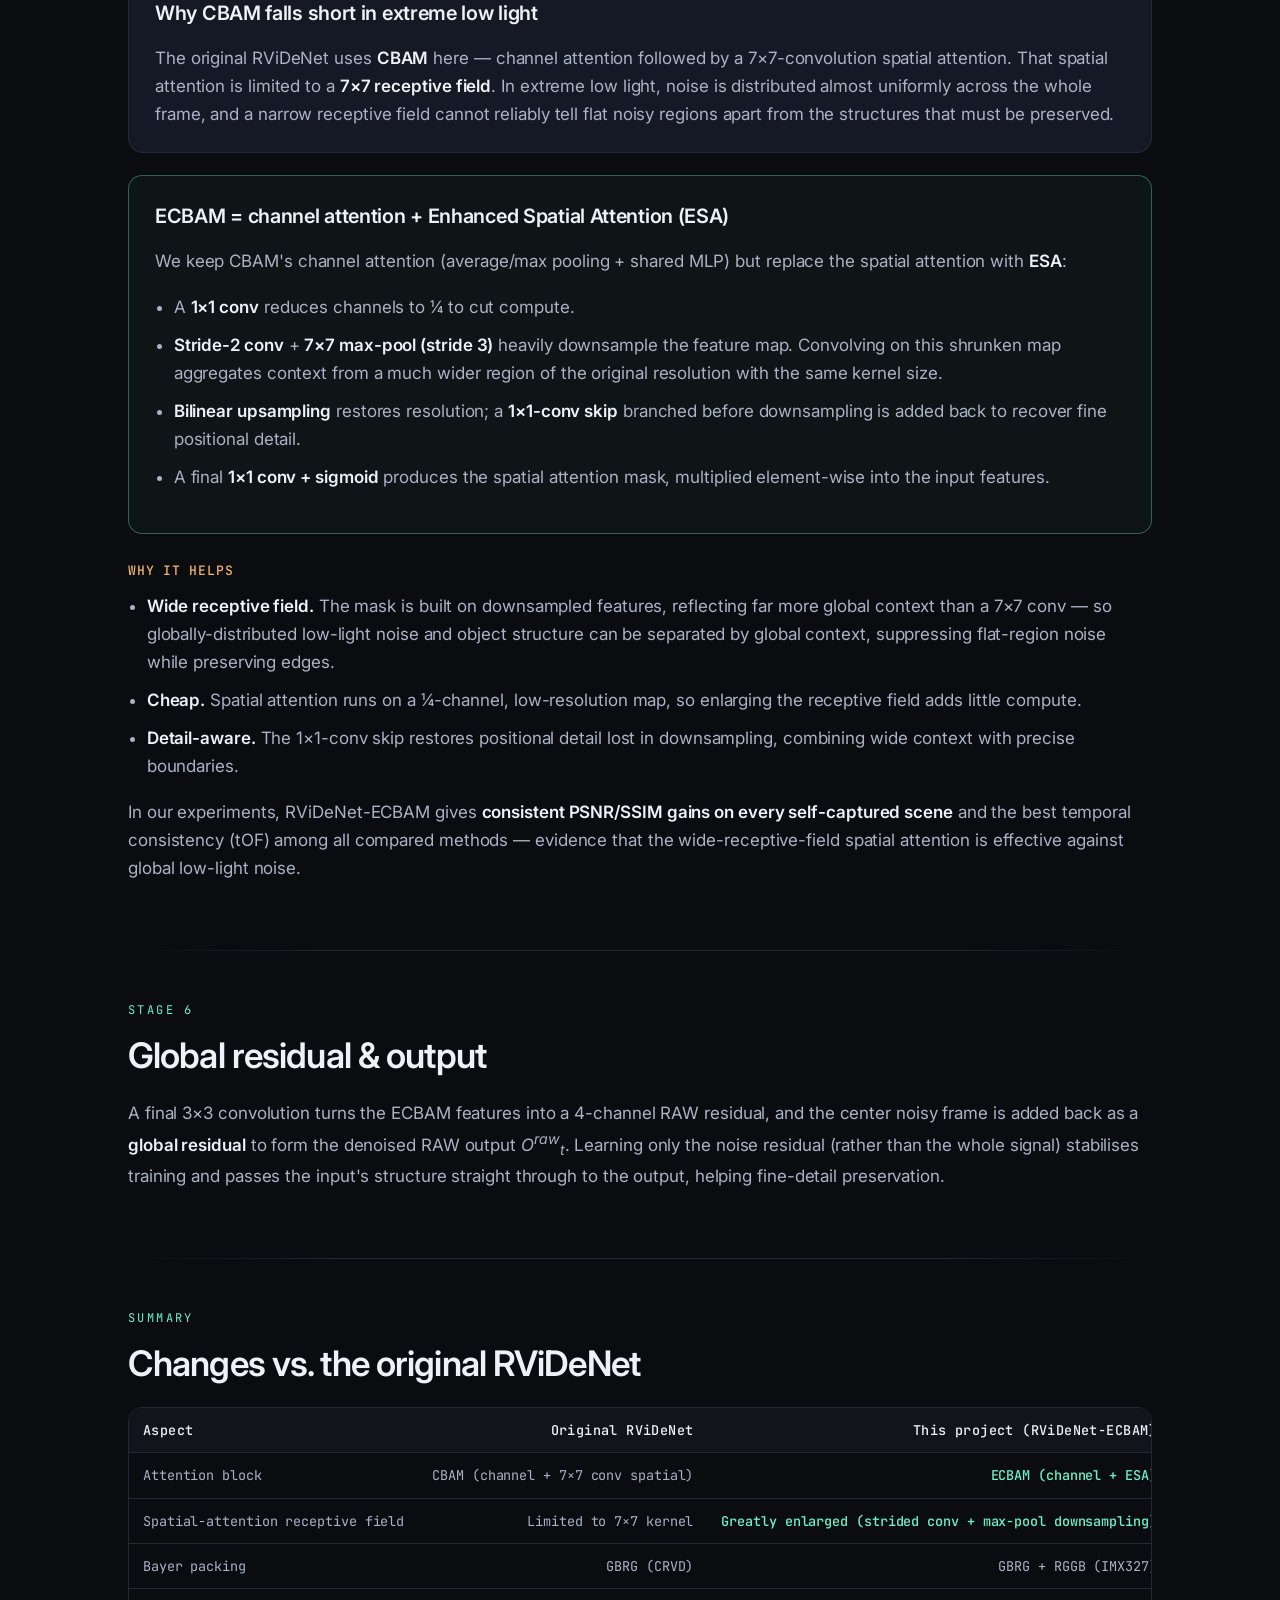
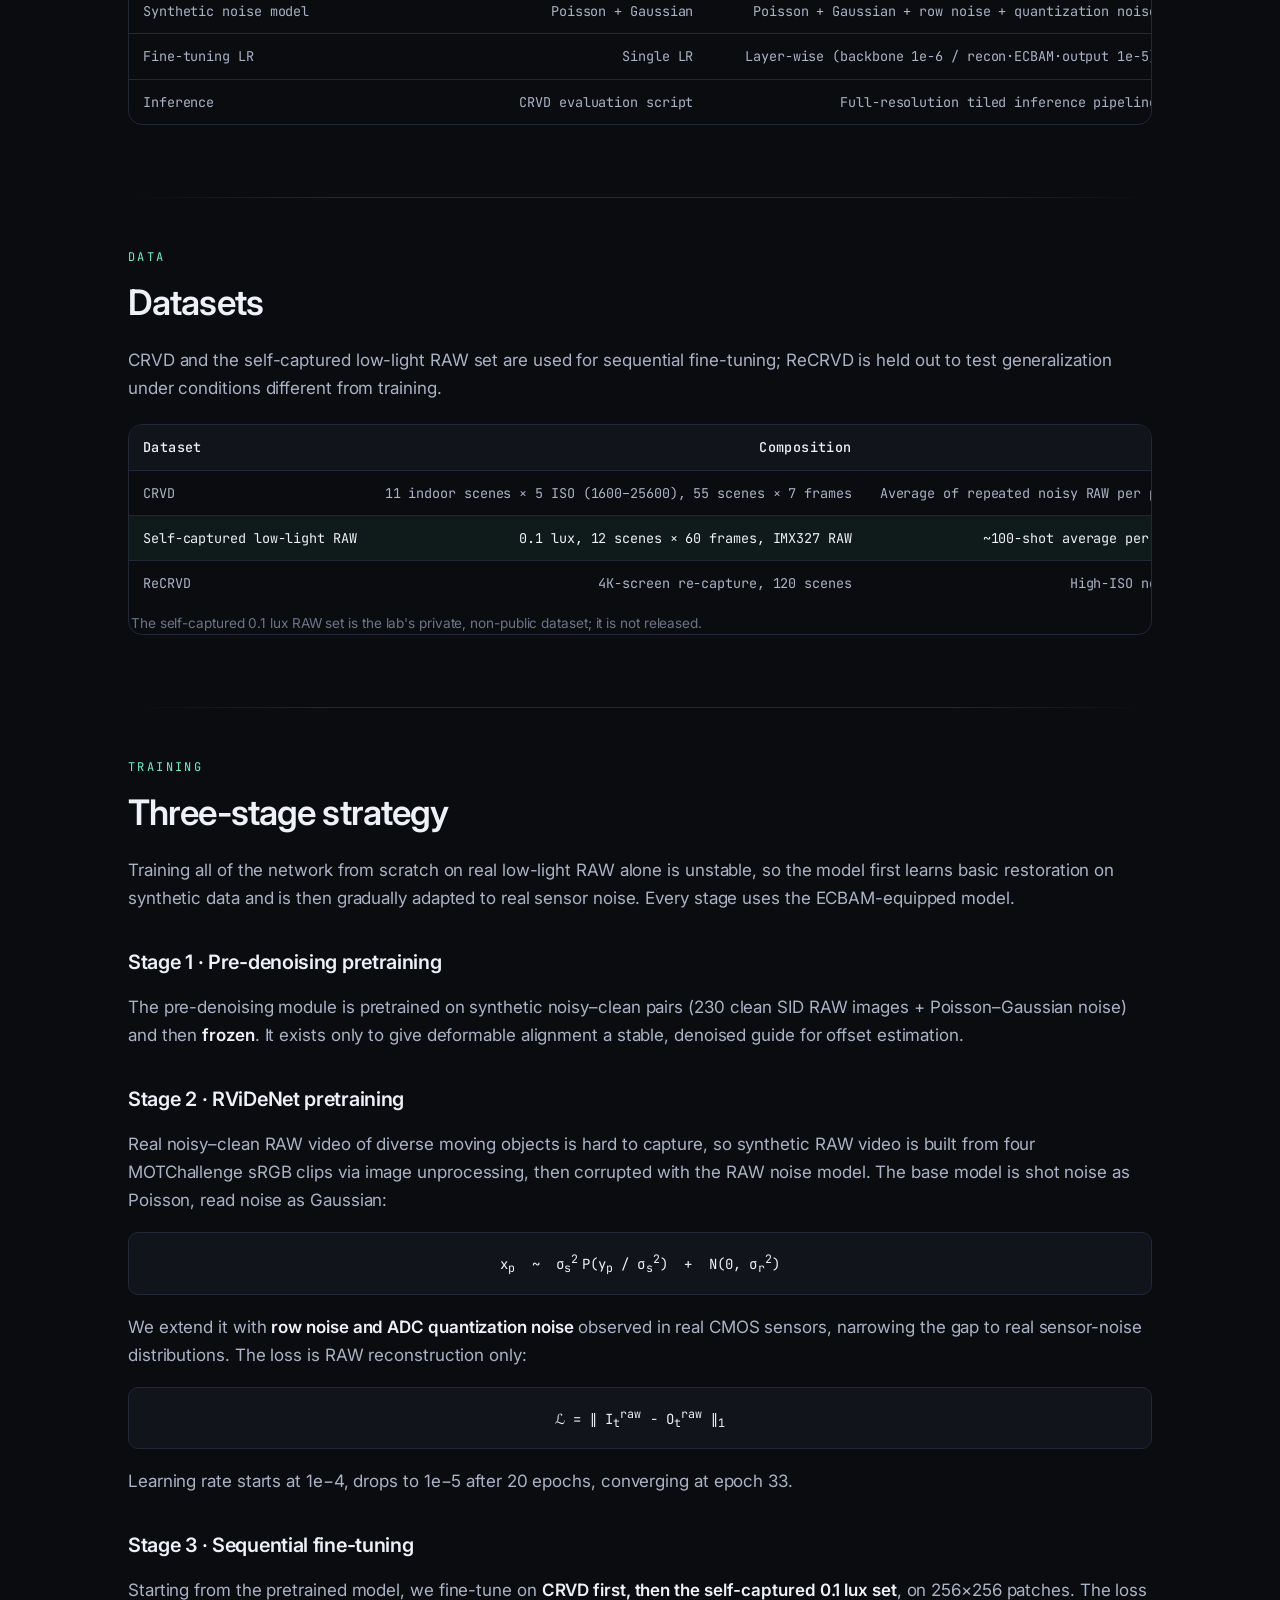
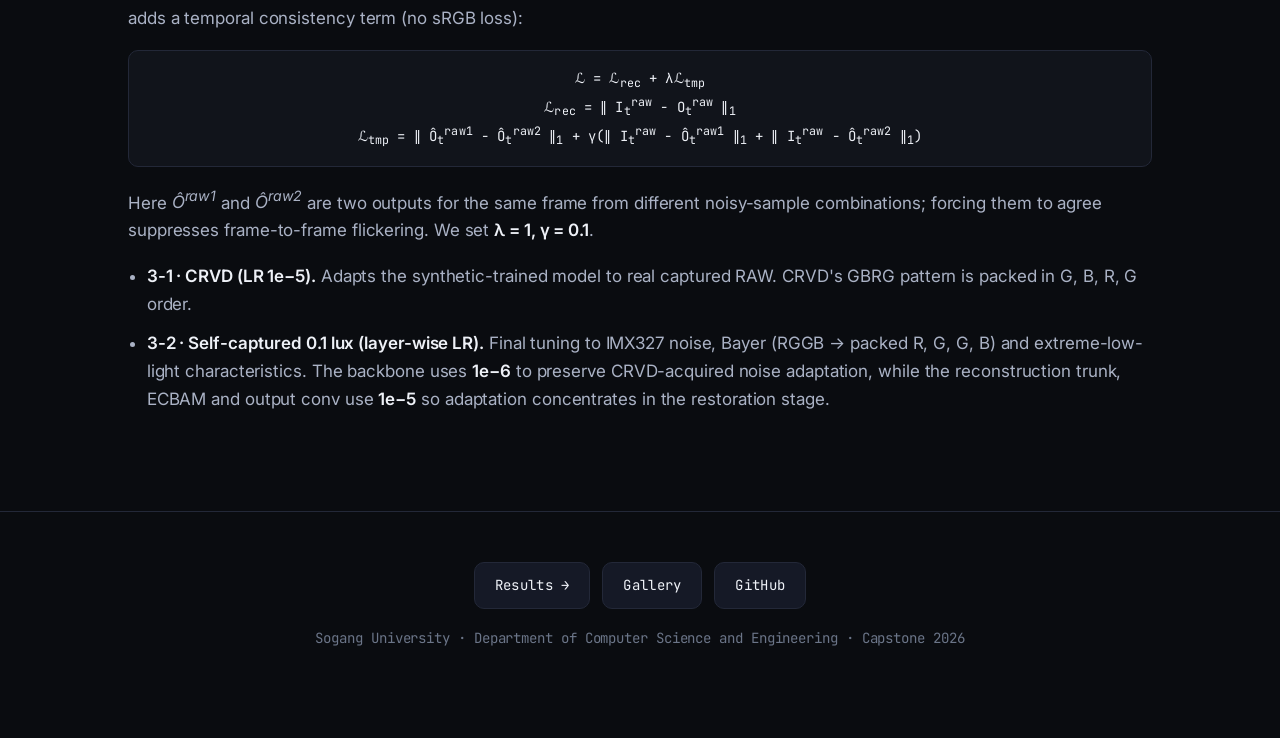
==== commit f72df807: "modify model architecture image" ====
--- a/method.html
+++ b/method.html
@@ -47,7 +47,7 @@
     <p>The network takes consecutive noisy Bayer RAW frames <em>I<sup>n</sup><sub>[t&minus;1:t+1]</sub></em> and outputs the denoised RAW frame <em>O<sup>raw</sup><sub>t</sub></em> for the center frame. It is organised into six stages:</p>
 
     <figure class="fig padded">
-      <img src="assets/img/architecture_rvidenet_ecbam.png" alt="RViDeNet-ECBAM architecture diagram">
+      <img src="assets/img/fig_arch_modern_1.png" alt="RViDeNet-ECBAM architecture diagram">
       <figcaption><b>Figure 1.</b> RViDeNet-ECBAM. A frozen pre-denoising module guides deformable alignment offsets; the input is packed into four Bayer sub-frames (R / G1 / G2 / B) that pass through shared-weight Alignment &rarr; Non-Local Attention &rarr; Temporal Fusion paths, followed by Spatial Fusion, the <b>ECBAM</b> attention block, and a global residual connection.</figcaption>
     </figure>
 
--- a/assets/css/style.css
+++ b/assets/css/style.css
@@ -354,6 +354,23 @@
 .gitem .gtitle .name { font-family: var(--font-sans); font-size: 1.1rem; font-weight: 600; letter-spacing: -0.01em; color: var(--ink); }
 .gitem .gtitle .meta { font-family: var(--font-mono); font-size: 11px; color: var(--ink-mute); }
 
+/* side-by-side simultaneous video pair (e.g. YOLO noisy vs. ours) */
+.duo-stack { display: grid; gap: 28px; margin-top: 14px; }
+.duo { display: grid; grid-template-columns: 1fr 1fr; gap: 16px; }
+.duo .vcard {
+  position: relative; aspect-ratio: 16 / 9; overflow: hidden;
+  border-radius: var(--radius); border: 1px solid var(--line); background: #000;
+}
+.duo .vcard.ours { border-color: var(--accent); }
+.duo .vcard video { width: 100%; height: 100%; object-fit: cover; display: block; }
+.duo .vtag {
+  position: absolute; top: 12px; left: 12px;
+  font-family: var(--font-mono); font-size: 11px; letter-spacing: 0.12em; text-transform: uppercase;
+  padding: 5px 12px; border-radius: 999px;
+  background: rgba(0, 0, 0, 0.55); backdrop-filter: blur(4px); color: #fff;
+}
+.duo .vtag.ours { color: var(--accent); }
+
 /* =========================================================================
    FOOTER
    ========================================================================= */
@@ -390,6 +407,7 @@
   .stats { grid-template-columns: 1fr; }
   .nav-cards { grid-template-columns: 1fr; }
   .gallery { grid-template-columns: 1fr; }
+  .duo { grid-template-columns: 1fr; }
   .step { grid-template-columns: 1fr; }
   .step .n { display: none; }
   header.hero { padding: 52px 0 36px; }
